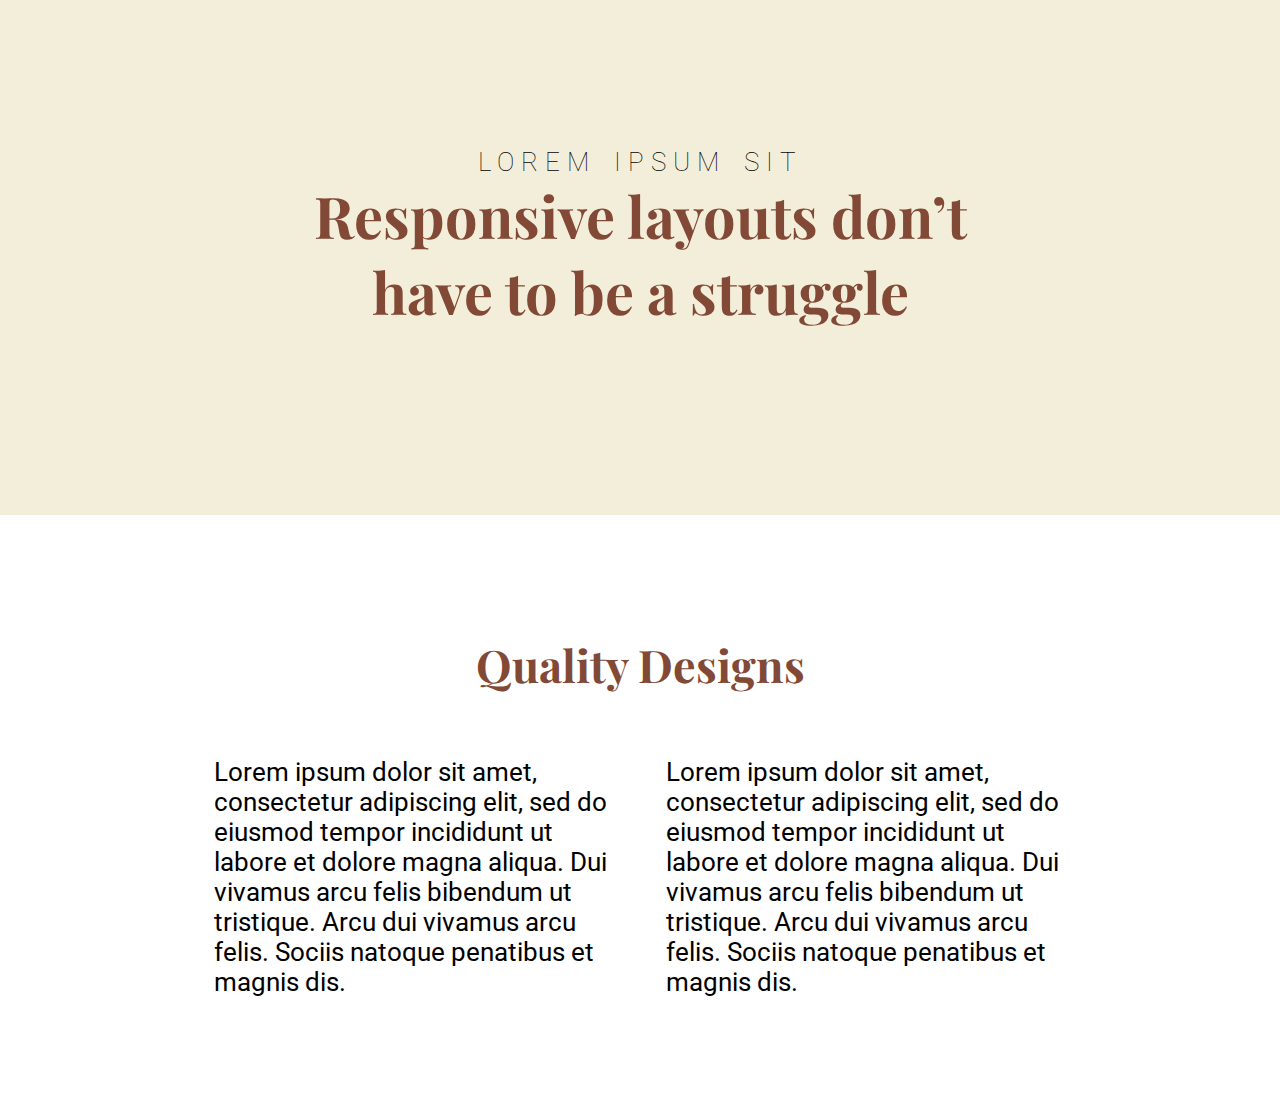
==== Day12/index.html @ 0f0f3eb1 "challenge-3" ====
<!DOCTYPE html>
<html lang="en">
<head>
    <meta charset="UTF-8">
    <meta http-equiv="X-UA-Compatible" content="IE=edge">
    <meta name="viewport" content="width=device-width, initial-scale=1.0">
    <link rel="preconnect" href="https://fonts.gstatic.com">
    <link href="https://fonts.googleapis.com/css2?family=Roboto:wght@300&display=swap" rel="stylesheet">
    <link rel="preconnect" href="https://fonts.gstatic.com">
    <link href="https://fonts.googleapis.com/css2?family=Playfair+Display:wght@900&display=swap" rel="stylesheet">

    <link rel="stylesheet" href="./style.css">
    <title>challenge 4</title>
</head>
<body>
    <div class="intro">
        <div class="container">
            <div class="intro-text">
                <h3 class="intro-text-subtext">lorem ipsum sit</h3>
                <h1 class="intro-text-maintext">Responsive layouts don’t have to be a struggle </h1>
            </div>
        </div>
    </div>

    <div class="design-info">
        <div class="container">
            <h2 class="design-info-heading">Quality Designs</h2>
            <div class="row">
                <div class="col">
                    Lorem ipsum dolor sit amet, consectetur adipiscing elit, sed do eiusmod tempor incididunt ut labore et dolore
                    magna aliqua. Dui vivamus arcu felis bibendum ut tristique. Arcu dui vivamus arcu felis. Sociis natoque
                    penatibus et magnis dis.
                </div>
                <div class="col">
                    Lorem ipsum dolor sit amet, consectetur adipiscing elit, sed do eiusmod tempor incididunt ut labore et dolore
                    magna aliqua. Dui vivamus arcu felis bibendum ut tristique. Arcu dui vivamus arcu felis. Sociis natoque
                    penatibus et magnis dis.
                </div>
               
            </div>
        </div>
    </div>
</body>
</html>
---- Day12/style.css ----
* {
    box-sizing: border-box;
}

body{
    margin: 0;
    padding: 0;
    /* font-size: 62.5%; */
    font-size: 1vw;
}

.container{
    width: 80%;  
    /* border: 2px solid green;  */
    margin: 0 auto;
    padding: 6.5em 0;
    max-width: 1000px;
}

.intro{
    background-color: #F3EED9;
    
}

.intro-text{
   text-align: center;
   padding: 5em 9em;
   margin: 0 auto;
   overflow: hidden;
} 

.intro-text-subtext{
    font-family: 'Roboto', sans-serif;
    font-size: 2vw;
    word-spacing: 5px;
    text-transform: uppercase;
    letter-spacing: 7px;
    margin: 0;
    font-weight: lighter;
}
.intro-text-maintext{
    margin-top: 0;
    font-family: 'Playfair Display', serif;
    font-size: 4.5vw;
    color: #824936;
}

.design-info-heading{
    text-align: center;
    font-family: 'Playfair Display', serif;
    font-size: 3.5vw;
    color: #824936;
}

.row{
    display: flex;
    justify-content: center;
    align-items: center;
    flex-wrap: wrap;
}
.col{
    width: 40%;
    font-family: 'Roboto', sans-serif;
    font-size: 2vw;
    margin: 1em 1em;
}
/* .col + .col {
    margin: 1em 5em;
} */
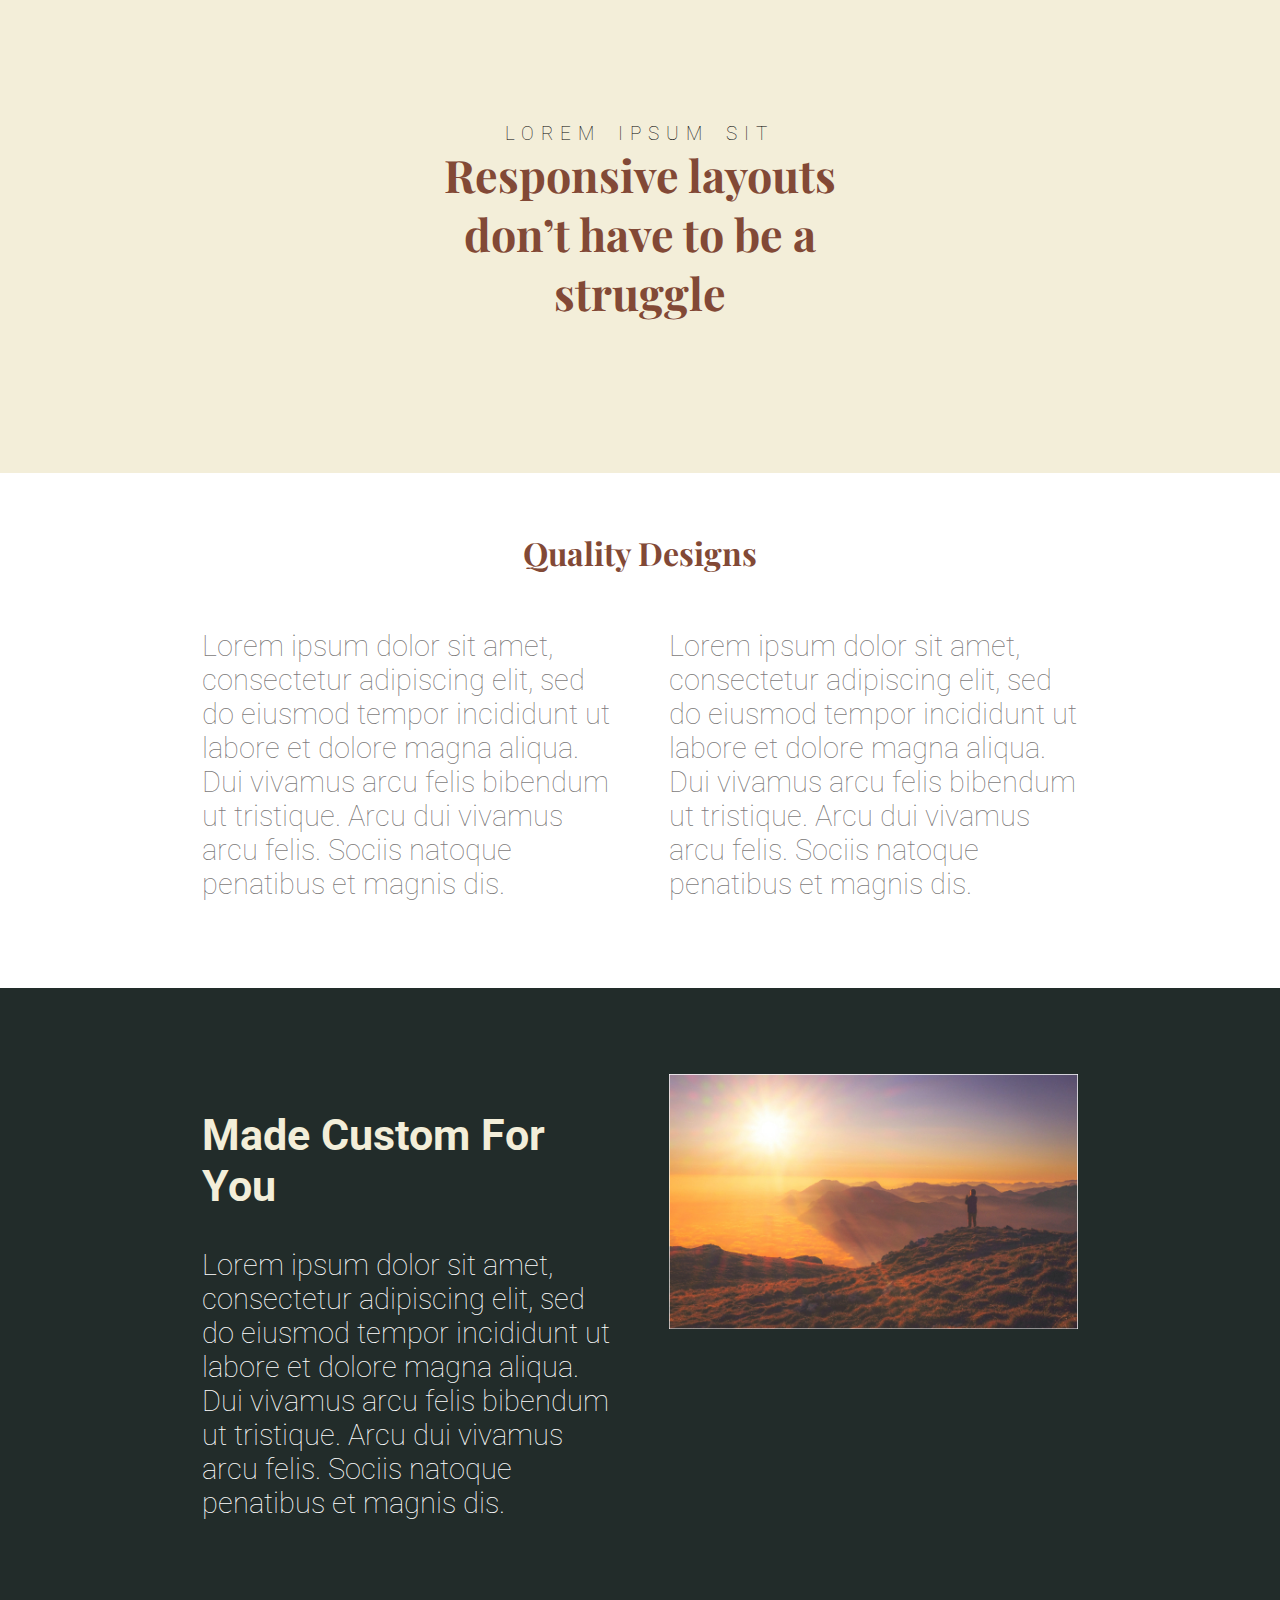
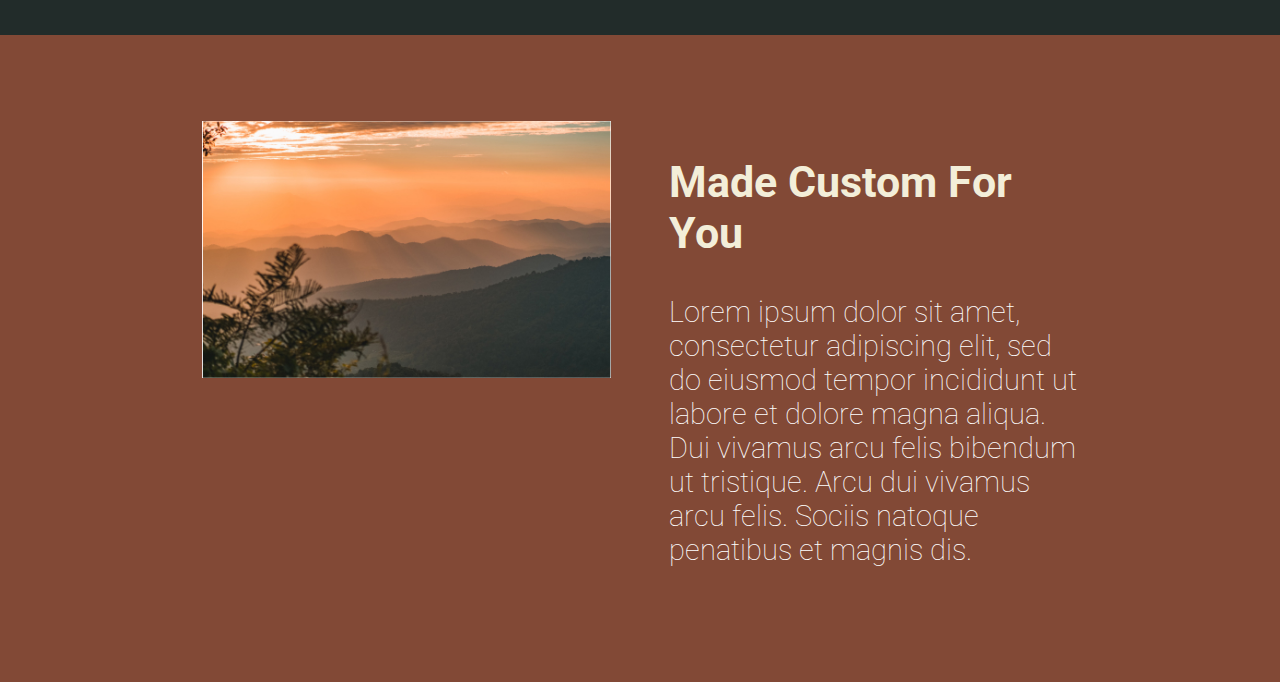
==== commit eee26471: "dp" ====
--- a/Day12/index.html
+++ b/Day12/index.html
@@ -40,5 +40,48 @@
             </div>
         </div>
     </div>
+    <div class="s1">
+        <div class="container">
+           <div class="row">
+                <div class="col ">
+
+                    <h2>Made Custom For You</h2>
+                    <p>
+                        Lorem ipsum dolor sit amet, consectetur adipiscing elit, sed do eiusmod tempor incididunt ut labore et dolore
+                        magna aliqua. Dui vivamus arcu felis bibendum ut tristique. Arcu dui vivamus arcu felis. Sociis natoque
+                        penatibus et magnis dis.
+
+                    </p>
+                </div>
+                <div class="col">
+                   <img src="./flexbox-challenge-4/image-01.jpg" alt="image not found">
+
+                </div>
+               
+            </div>
+        </div>
+    </div>
+    <div class="s2">
+        <div class="container">
+           <div class="row">
+                <div class="col">
+                    <img src="./flexbox-challenge-4/image-02.jpg" alt="image not found">
+
+                </div>
+                <div class="col ">
+
+                    <h2>Made Custom For You</h2>
+                    <p>
+                        Lorem ipsum dolor sit amet, consectetur adipiscing elit, sed do eiusmod tempor incididunt ut labore et dolore
+                        magna aliqua. Dui vivamus arcu felis bibendum ut tristique. Arcu dui vivamus arcu felis. Sociis natoque
+                        penatibus et magnis dis.
+
+                    </p>
+                </div>
+                
+               
+            </div>
+        </div>
+    </div>
 </body>
 </html>--- a/Day12/style.css
+++ b/Day12/style.css
@@ -13,8 +13,8 @@
     width: 80%;  
     /* border: 2px solid green;  */
     margin: 0 auto;
-    padding: 6.5em 0;
-    max-width: 1000px;
+    padding: 4.5em 0;
+    /* max-width: 1000px; */
 }
 
 .intro{
@@ -23,6 +23,7 @@
 }
 
 .intro-text{
+    width: 70%;
    text-align: center;
    padding: 5em 9em;
    margin: 0 auto;
@@ -31,7 +32,7 @@
 
 .intro-text-subtext{
     font-family: 'Roboto', sans-serif;
-    font-size: 2vw;
+    font-size: clamp(1rem,1.5vw,2rem);
     word-spacing: 5px;
     text-transform: uppercase;
     letter-spacing: 7px;
@@ -41,15 +42,16 @@
 .intro-text-maintext{
     margin-top: 0;
     font-family: 'Playfair Display', serif;
-    font-size: 4.5vw;
+    font-size: clamp(2rem,3.5vw,5rem);
     color: #824936;
 }
 
 .design-info-heading{
     text-align: center;
     font-family: 'Playfair Display', serif;
-    font-size: 3.5vw;
+    font-size: clamp(2rem,2.5vw,3rem);
     color: #824936;
+    margin-top: 0px;
 }
 
 .row{
@@ -61,9 +63,37 @@
 .col{
     width: 40%;
     font-family: 'Roboto', sans-serif;
-    font-size: 2vw;
+    font-size: clamp(1.3rem,1.8rem,2.1rem);
     margin: 1em 1em;
+    font-weight: lighter;
+    color: #656262db;
+    align-self: flex-start;
 }
 /* .col + .col {
     margin: 1em 5em;
 } */
+
+.s1{
+    background-color: #222C2A;
+}
+.s1 h2{
+    color: #F3EED9;
+}
+.s1 p{
+    color: #fff;
+}
+
+.s2{
+    background-color: #824936;
+}
+.s2 h2{
+    color: #F3EED9;
+}
+.s2 p{
+    color: #fff;
+}
+
+img{
+    width: 100%;
+    height: fit-content;
+}